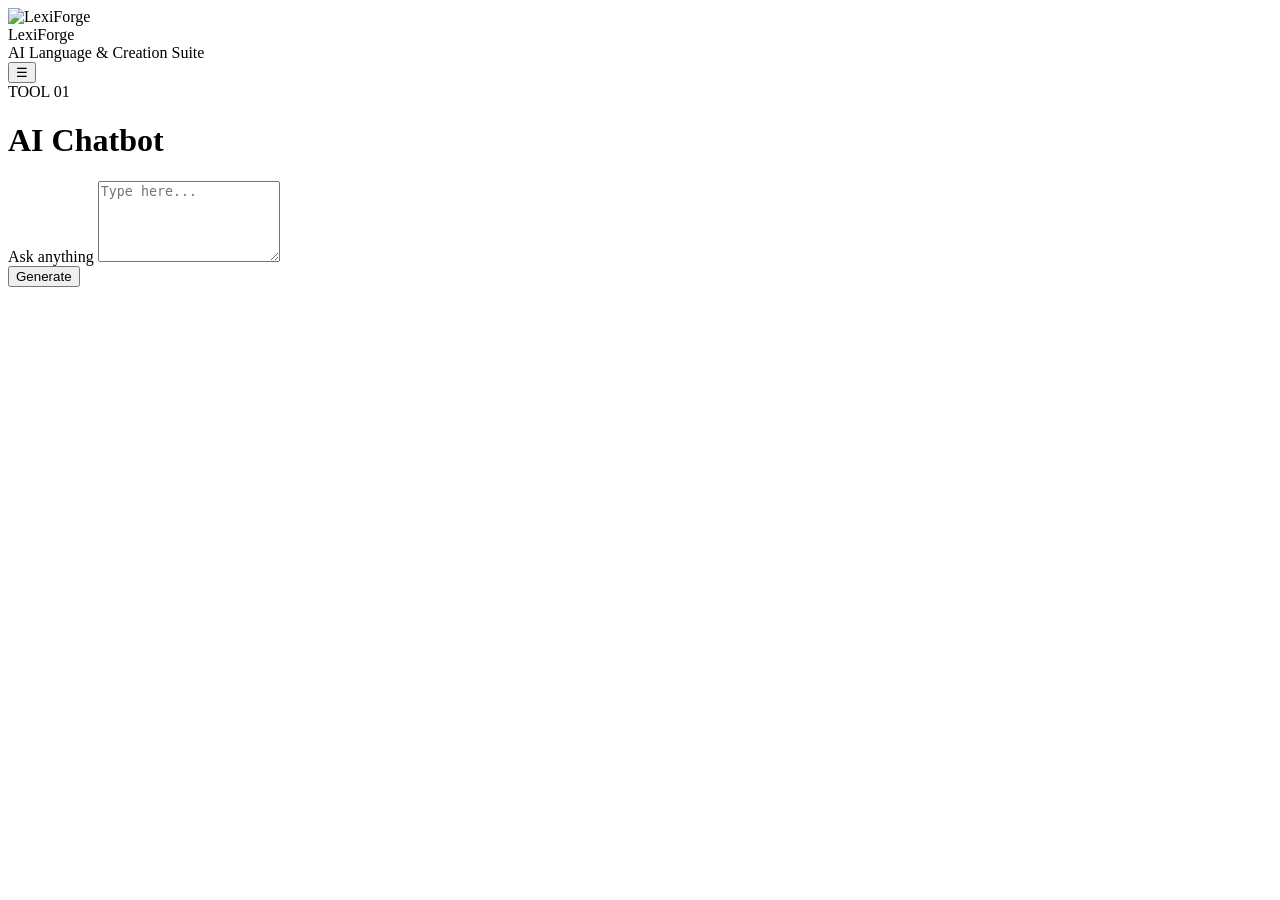
==== public/index.html @ 23e895eb "Add initial HTML structure for LexiForge" ====
<!DOCTYPE html>
<html lang="en">
<head>
<meta charset="UTF-8">
<meta name="viewport" content="width=device-width, initial-scale=1.0">
<title>LexiForge — AI Language & Creation Suite</title>
<meta name="description" content="LexiForge: chatbot, image generator, story writer, shayari generator, caption generator, email writer, resume writer and code generator — free AI tools, one workspace.">
<link rel="icon" href="logo.png" type="image/png">
<link rel="stylesheet" href="styles.css">
</head>
<body>

<div class="rack" id="rack">
  <div class="rack-head">
    <img class="brand-mark" src="logo.png" alt="LexiForge">
    <div class="wordmark">Lexi<span>Forge</span></div>
    <div class="rack-sub">AI Language &amp; Creation Suite</div>
  </div>
  <nav class="pegboard" id="pegboard"></nav>
</div>

<main class="bay">
  <header class="bay-head">
    <button class="hamburger" id="hamburger" aria-label="Open tools">☰</button>
    <div>
      <div class="bay-eyebrow" id="toolTag">TOOL 01</div>
      <h1 id="toolTitle">AI Chatbot</h1>
    </div>
  </header>

  <section class="bay-body">
    <form id="toolForm" class="tool-form">
      <label id="inputLabel" for="toolInput">Ask anything</label>
      <textarea id="toolInput" rows="5" placeholder="Type here..." required></textarea>
      <div class="form-row">
        <button type="submit" class="run-btn" id="runBtn">Generate</button>
        <span class="status" id="status"></span>
      </div>
    </form>

    <div class="output-wrap" id="outputWrap" hidden>
      <div class="output-bar">
        <span>Output</span>
        <button class="copy-btn" id="copyBtn" type="button">Copy</button>
      </div>
      <div class="output" id="output"></div>
    </div>

    <div class="chat-log" id="chatLog" hidden></div>
  </section>
</main>

<div class="scrim" id="scrim"></div>

<script src="app.js"></script>
</body>
</html>
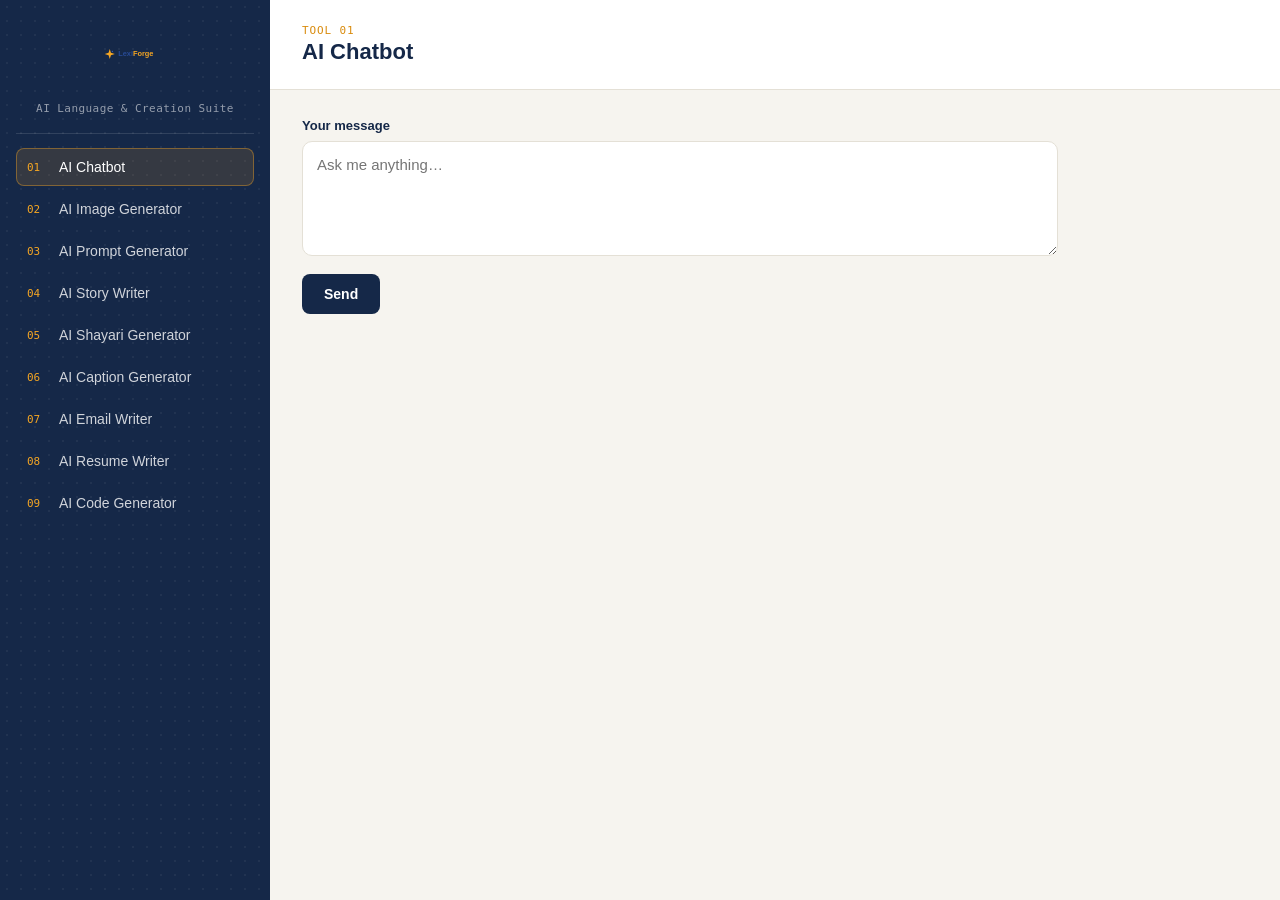
==== commit 03de3869: "Add initial HTML structure for LexiForge" ====
--- a/public/index.html
+++ b/public/index.html
@@ -5,15 +5,14 @@
 <meta name="viewport" content="width=device-width, initial-scale=1.0">
 <title>LexiForge — AI Language & Creation Suite</title>
 <meta name="description" content="LexiForge: chatbot, image generator, story writer, shayari generator, caption generator, email writer, resume writer and code generator — free AI tools, one workspace.">
-<link rel="icon" href="logo.png" type="image/png">
+<link rel="icon" href="logo.svg" type="image/svg+xml">
 <link rel="stylesheet" href="styles.css">
 </head>
 <body>
 
 <div class="rack" id="rack">
   <div class="rack-head">
-    <img class="brand-mark" src="logo.png" alt="LexiForge">
-    <div class="wordmark">Lexi<span>Forge</span></div>
+    <img class="brand-mark" src="logo.svg" alt="LexiForge">
     <div class="rack-sub">AI Language &amp; Creation Suite</div>
   </div>
   <nav class="pegboard" id="pegboard"></nav>
--- a/public/styles.css
+++ b/public/styles.css
@@ -0,0 +1,126 @@
+:root{
+  --navy:#152848;
+  --navy2:#1e3660;
+  --amber:#f5a623;
+  --amber2:#d98c0f;
+  --paper:#f6f4ef;
+  --card:#ffffff;
+  --ink:#152848;
+  --ink3:#6b7280;
+  --hair:#e4e0d6;
+  --mono:"JetBrains Mono","SFMono-Regular",Consolas,monospace;
+  --sans:"Inter","Segoe UI",sans-serif;
+  --radius:10px;
+}
+
+*{box-sizing:border-box}
+html,body{margin:0;padding:0}
+body{
+  font-family:var(--sans);
+  background:var(--paper);
+  color:var(--ink);
+  display:flex;
+  min-height:100vh;
+}
+
+.rack{
+  width:270px;
+  flex:0 0 270px;
+  background:var(--navy);
+  color:#fff;
+  position:sticky;
+  top:0;
+  height:100vh;
+  overflow-y:auto;
+  padding:22px 16px;
+  background-image:
+    radial-gradient(circle, rgba(255,255,255,0.05) 1px, transparent 1px);
+  background-size: 14px 14px;
+}
+.rack-head{padding:0 6px 18px; border-bottom:1px solid rgba(255,255,255,0.12); margin-bottom:14px; text-align:center;}
+.brand-mark{width:64px; height:64px; object-fit:contain; margin-bottom:8px;}
+.wordmark{font-family:var(--mono); font-size:22px; font-weight:700; letter-spacing:-0.02em;}
+.wordmark span{color:var(--amber)}
+.rack-sub{font-size:11px; color:rgba(255,255,255,0.55); margin-top:4px; font-family:var(--mono); letter-spacing:0.04em;}
+
+.pegboard{display:flex; flex-direction:column; gap:4px;}
+.peg{
+  display:flex; align-items:center; gap:10px;
+  padding:10px 10px;
+  border-radius:8px;
+  color:rgba(255,255,255,0.8);
+  cursor:pointer;
+  border:1px solid transparent;
+  font-size:14px;
+  text-align:left;
+  background:none;
+  width:100%;
+  font-family:var(--sans);
+}
+.peg:hover{background:rgba(255,255,255,0.06);}
+.peg.active{
+  background:rgba(245,166,35,0.14);
+  border-color:rgba(245,166,35,0.4);
+  color:#fff;
+}
+.peg-num{
+  font-family:var(--mono); font-size:11px; color:var(--amber);
+  width:22px; flex:0 0 22px;
+}
+
+.bay{flex:1; min-width:0; display:flex; flex-direction:column;}
+.bay-head{
+  display:flex; align-items:center; gap:14px;
+  padding:24px 32px;
+  border-bottom:1px solid var(--hair);
+  background:var(--card);
+}
+.bay-eyebrow{font-family:var(--mono); font-size:11px; color:var(--amber2); letter-spacing:0.08em;}
+.bay-head h1{margin:2px 0 0; font-size:22px;}
+.hamburger{display:none; background:none; border:1px solid var(--hair); border-radius:8px; font-size:18px; padding:6px 10px; cursor:pointer;}
+
+.bay-body{padding:28px 32px; max-width:820px;}
+
+.tool-form label{display:block; font-size:13px; font-weight:600; margin-bottom:8px; color:var(--ink);}
+.tool-form textarea{
+  width:100%; padding:14px; border:1px solid var(--hair); border-radius:var(--radius);
+  font-family:var(--sans); font-size:15px; resize:vertical; background:var(--card);
+}
+.tool-form textarea:focus{outline:2px solid var(--amber); outline-offset:1px; border-color:var(--amber);}
+
+.form-row{display:flex; align-items:center; gap:14px; margin-top:14px;}
+.run-btn{
+  background:var(--navy); color:#fff; border:none; padding:12px 22px;
+  border-radius:8px; font-weight:600; font-size:14px; cursor:pointer;
+}
+.run-btn:hover{background:var(--navy2);}
+.run-btn:disabled{opacity:0.55; cursor:default;}
+.status{font-size:13px; color:var(--ink3); font-family:var(--mono);}
+.status.err{color:#b3261e;}
+
+.output-wrap{margin-top:22px; border:1px solid var(--hair); border-radius:var(--radius); overflow:hidden; background:var(--card);}
+.output-bar{
+  display:flex; justify-content:space-between; align-items:center;
+  padding:8px 14px; background:#faf8f3; border-bottom:1px solid var(--hair);
+  font-size:12px; font-family:var(--mono); color:var(--ink3);
+}
+.copy-btn{background:none; border:1px solid var(--hair); border-radius:6px; padding:4px 10px; font-size:12px; cursor:pointer; font-family:var(--sans);}
+.copy-btn:hover{background:#fff;}
+.output{padding:18px; white-space:pre-wrap; line-height:1.6; font-size:15px;}
+.output img{max-width:100%; border-radius:8px; display:block;}
+
+.chat-log{margin-top:22px; display:flex; flex-direction:column; gap:12px; max-width:820px;}
+.chat-msg{padding:12px 16px; border-radius:12px; max-width:80%; line-height:1.55; font-size:15px; white-space:pre-wrap;}
+.chat-msg.user{align-self:flex-end; background:var(--navy); color:#fff; border-bottom-right-radius:3px;}
+.chat-msg.assistant{align-self:flex-start; background:var(--card); border:1px solid var(--hair); border-bottom-left-radius:3px;}
+
+.scrim{display:none; position:fixed; inset:0; background:rgba(0,0,0,0.4); z-index:15;}
+
+@media (max-width: 860px){
+  .rack{position:fixed; left:0; top:0; transform:translateX(-100%); transition:transform .2s ease; z-index:20; width:270px; box-shadow:2px 0 24px rgba(0,0,0,0.25);}
+  .rack.open{transform:translateX(0);}
+  .scrim.show{display:block;}
+  .hamburger{display:inline-block;}
+  .bay-body{padding:20px 18px;}
+  .bay-head{padding:18px;}
+}
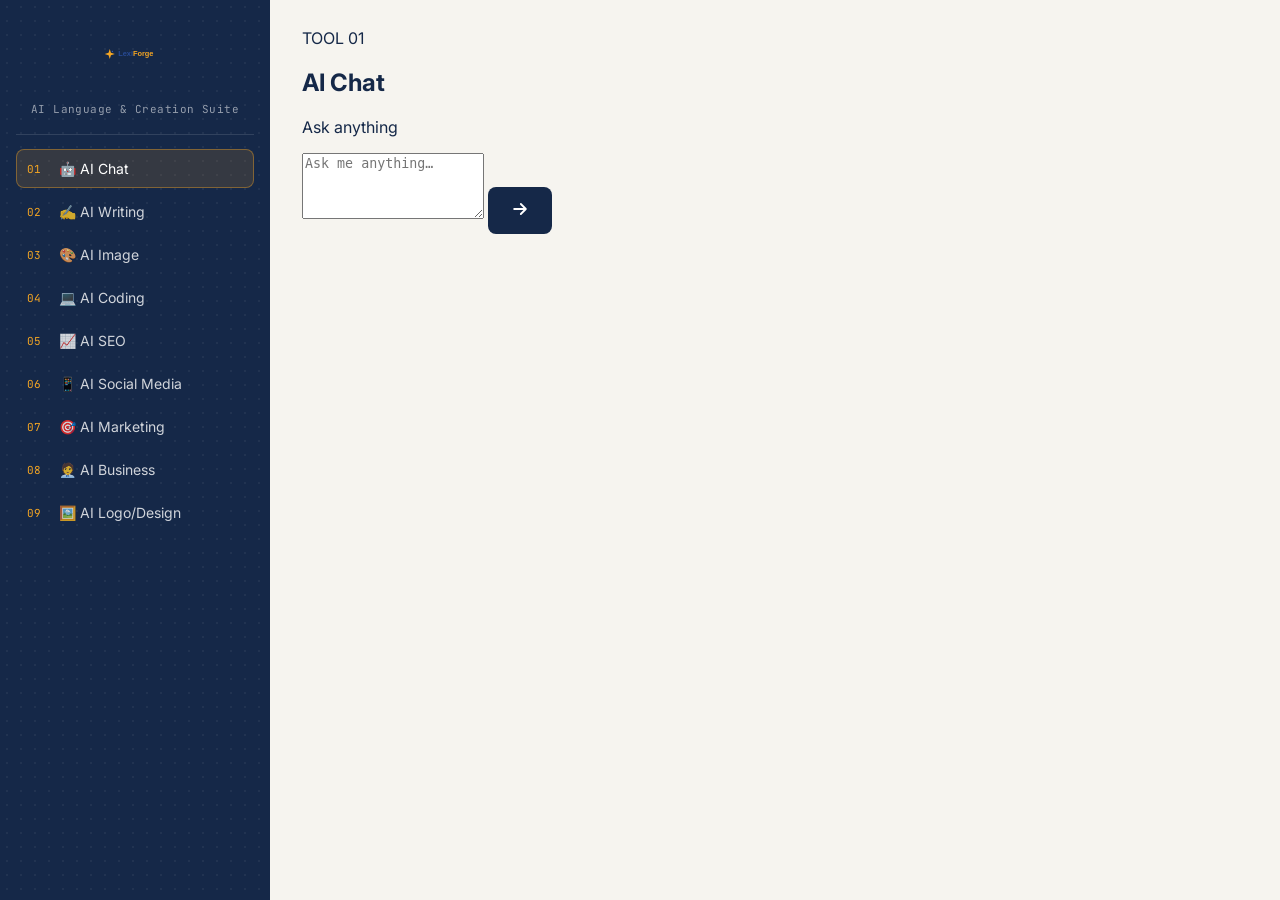
==== commit 1323aca1: "Update index.html with new meta and header structure" ====
--- a/public/index.html
+++ b/public/index.html
@@ -4,8 +4,10 @@
 <meta charset="UTF-8">
 <meta name="viewport" content="width=device-width, initial-scale=1.0">
 <title>LexiForge — AI Language & Creation Suite</title>
-<meta name="description" content="LexiForge: chatbot, image generator, story writer, shayari generator, caption generator, email writer, resume writer and code generator — free AI tools, one workspace.">
+<meta name="description" content="LexiForge: chat, writing, image, coding, SEO, social media, marketing, business and logo tools — free AI, one workspace.">
 <link rel="icon" href="logo.svg" type="image/svg+xml">
+<link rel="preconnect" href="https://fonts.googleapis.com">
+<link href="https://fonts.googleapis.com/css2?family=Fraunces:opsz,wght@9..144,500;9..144,600;9..144,700&family=Inter:wght@400;500;600;700&family=JetBrains+Mono:wght@500&display=swap" rel="stylesheet">
 <link rel="stylesheet" href="styles.css">
 </head>
 <body>
@@ -19,23 +21,24 @@
 </div>
 
 <main class="bay">
-  <header class="bay-head">
-    <button class="hamburger" id="hamburger" aria-label="Open tools">☰</button>
-    <div>
-      <div class="bay-eyebrow" id="toolTag">TOOL 01</div>
-      <h1 id="toolTitle">AI Chatbot</h1>
-    </div>
-  </header>
+  <button class="hamburger" id="hamburger" aria-label="Open tools">☰</button>
 
   <section class="bay-body">
-    <form id="toolForm" class="tool-form">
-      <label id="inputLabel" for="toolInput">Ask anything</label>
-      <textarea id="toolInput" rows="5" placeholder="Type here..." required></textarea>
-      <div class="form-row">
-        <button type="submit" class="run-btn" id="runBtn">Generate</button>
-        <span class="status" id="status"></span>
-      </div>
+    <header class="hero">
+      <div class="hero-eyebrow" id="toolTag">TOOL 01</div>
+      <h1 id="toolTitle">AI Chat</h1>
+      <p class="hero-sub" id="toolSub">Ask anything</p>
+    </header>
+
+    <form id="toolForm" class="composer">
+      <textarea id="toolInput" rows="4" placeholder="Type here..." required></textarea>
+      <button type="submit" class="run-btn" id="runBtn" aria-label="Generate">
+        <svg width="20" height="20" viewBox="0 0 24 24" fill="none"><path d="M5 12h13M13 6l6 6-6 6" stroke="currentColor" stroke-width="2.2" stroke-linecap="round" stroke-linejoin="round"/></svg>
+      </button>
     </form>
+
+    <div class="examples" id="examples"></div>
+    <div class="status" id="status"></div>
 
     <div class="output-wrap" id="outputWrap" hidden>
       <div class="output-bar">
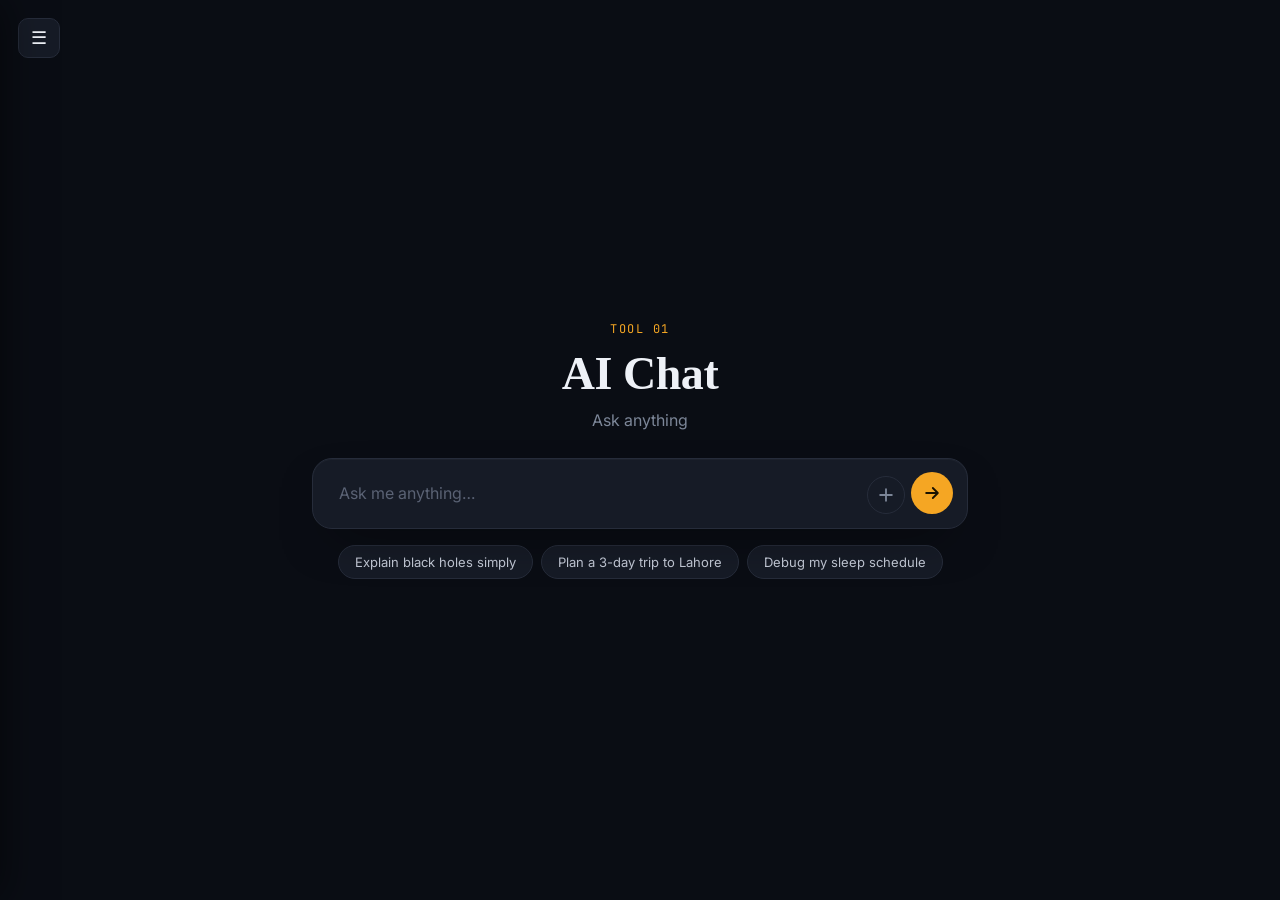
==== commit aad3af71: "Add file attachment feature to form" ====
--- a/public/index.html
+++ b/public/index.html
@@ -31,7 +31,17 @@
     </header>
 
     <form id="toolForm" class="composer">
-      <textarea id="toolInput" rows="4" placeholder="Type here..." required></textarea>
+      <div class="attach-row" id="attachRow" hidden>
+        <div class="attach-chip" id="attachChip">
+          <img id="attachThumb" src="" alt="attached image">
+          <button type="button" id="attachRemove" aria-label="Remove attachment">✕</button>
+        </div>
+      </div>
+      <textarea id="toolInput" rows="1" placeholder="Type here..." required></textarea>
+      <input type="file" id="fileInput" accept="image/*" hidden>
+      <button type="button" class="attach-btn" id="attachBtn" aria-label="Attach image">
+        <svg width="20" height="20" viewBox="0 0 24 24" fill="none"><path d="M12 5v14M5 12h14" stroke="currentColor" stroke-width="2.2" stroke-linecap="round"/></svg>
+      </button>
       <button type="submit" class="run-btn" id="runBtn" aria-label="Generate">
         <svg width="20" height="20" viewBox="0 0 24 24" fill="none"><path d="M5 12h13M13 6l6 6-6 6" stroke="currentColor" stroke-width="2.2" stroke-linecap="round" stroke-linejoin="round"/></svg>
       </button>
--- a/public/styles.css
+++ b/public/styles.css
@@ -1,54 +1,59 @@
 :root{
-  --navy:#152848;
-  --navy2:#1e3660;
+  --bg:#0a0d14;
+  --bg2:#10141d;
+  --card:#161b26;
+  --card2:#1b212f;
+  --ink:#eef1f7;
+  --ink2:#c3c9d6;
+  --ink3:#7c8698;
+  --hair:#262c3a;
   --amber:#f5a623;
-  --amber2:#d98c0f;
-  --paper:#f6f4ef;
-  --card:#ffffff;
-  --ink:#152848;
-  --ink3:#6b7280;
-  --hair:#e4e0d6;
-  --mono:"JetBrains Mono","SFMono-Regular",Consolas,monospace;
+  --amber2:#ffc966;
+  --mono:"JetBrains Mono",monospace;
   --sans:"Inter","Segoe UI",sans-serif;
-  --radius:10px;
+  --serif:"Fraunces","Georgia",serif;
+  --radius:20px;
+  --glow: 0 0 0 1px rgba(245,166,35,0.12), 0 20px 60px -20px rgba(245,166,35,0.25);
 }
 
 *{box-sizing:border-box}
 html,body{margin:0;padding:0}
 body{
   font-family:var(--sans);
-  background:var(--paper);
+  background:var(--bg);
   color:var(--ink);
   display:flex;
   min-height:100vh;
 }
 
+/* ---------- sidebar (hidden by default, opens via hamburger) ---------- */
 .rack{
   width:270px;
-  flex:0 0 270px;
-  background:var(--navy);
+  background:var(--bg2);
   color:#fff;
-  position:sticky;
+  position:fixed;
+  left:0;
   top:0;
   height:100vh;
   overflow-y:auto;
-  padding:22px 16px;
-  background-image:
-    radial-gradient(circle, rgba(255,255,255,0.05) 1px, transparent 1px);
-  background-size: 14px 14px;
+  padding:28px 18px;
+  border-right:1px solid var(--hair);
+  transform:translateX(-100%);
+  transition:transform .2s ease;
+  z-index:20;
+  box-shadow:2px 0 40px rgba(0,0,0,0.5);
 }
-.rack-head{padding:0 6px 18px; border-bottom:1px solid rgba(255,255,255,0.12); margin-bottom:14px; text-align:center;}
-.brand-mark{width:64px; height:64px; object-fit:contain; margin-bottom:8px;}
-.wordmark{font-family:var(--mono); font-size:22px; font-weight:700; letter-spacing:-0.02em;}
-.wordmark span{color:var(--amber)}
-.rack-sub{font-size:11px; color:rgba(255,255,255,0.55); margin-top:4px; font-family:var(--mono); letter-spacing:0.04em;}
+.rack.open{transform:translateX(0);}
+.rack-head{padding:0 6px 22px; border-bottom:1px solid var(--hair); margin-bottom:18px; text-align:center;}
+.brand-mark{width:auto; height:34px; object-fit:contain;}
+.rack-sub{font-size:11px; color:var(--ink3); margin-top:10px; font-family:var(--mono); letter-spacing:0.08em; text-transform:uppercase;}
 
-.pegboard{display:flex; flex-direction:column; gap:4px;}
+.pegboard{display:flex; flex-direction:column; gap:3px;}
 .peg{
-  display:flex; align-items:center; gap:10px;
-  padding:10px 10px;
-  border-radius:8px;
-  color:rgba(255,255,255,0.8);
+  display:flex; align-items:center; gap:12px;
+  padding:11px 12px;
+  border-radius:11px;
+  color:var(--ink2);
   cursor:pointer;
   border:1px solid transparent;
   font-size:14px;
@@ -56,71 +61,129 @@
   background:none;
   width:100%;
   font-family:var(--sans);
+  transition:background .15s ease, color .15s ease;
 }
-.peg:hover{background:rgba(255,255,255,0.06);}
+.peg:hover{background:var(--card); color:#fff;}
 .peg.active{
-  background:rgba(245,166,35,0.14);
-  border-color:rgba(245,166,35,0.4);
+  background:linear-gradient(180deg, rgba(245,166,35,0.16), rgba(245,166,35,0.05));
+  border-color:rgba(245,166,35,0.3);
   color:#fff;
 }
 .peg-num{
   font-family:var(--mono); font-size:11px; color:var(--amber);
-  width:22px; flex:0 0 22px;
+  width:20px; flex:0 0 20px;
 }
 
-.bay{flex:1; min-width:0; display:flex; flex-direction:column;}
-.bay-head{
-  display:flex; align-items:center; gap:14px;
-  padding:24px 32px;
-  border-bottom:1px solid var(--hair);
+/* ---------- main ---------- */
+.bay{flex:1; min-width:0; display:flex; justify-content:center;}
+.hamburger{
+  display:flex; position:fixed; top:18px; left:18px; z-index:12;
+  background:var(--card); border:1px solid var(--hair); color:var(--ink);
+  border-radius:10px; font-size:18px; padding:8px 12px; cursor:pointer;
+}
+
+.bay-body{
+  width:100%; max-width:720px; padding:88px 32px 32px;
+  min-height:100vh; display:flex; flex-direction:column; justify-content:center;
+}
+
+.hero{margin-bottom:28px; text-align:center;}
+.hero-eyebrow{font-family:var(--mono); font-size:12px; color:var(--amber); letter-spacing:0.12em; margin-bottom:12px;}
+.hero h1{
+  font-family:var(--serif); font-weight:600; font-size:46px; line-height:1.08;
+  margin:0 0 12px; color:var(--ink); letter-spacing:-0.01em;
+}
+.hero-sub{margin:0; font-size:16px; color:var(--ink3);}
+
+/* ---------- floating composer ---------- */
+.composer{
+  position:relative;
   background:var(--card);
+  border:1px solid var(--hair);
+  border-radius:var(--radius);
+  padding:6px;
+  box-shadow: 0 1px 0 rgba(255,255,255,0.03) inset, 0 20px 50px -22px rgba(0,0,0,0.6);
+  transition:box-shadow .2s ease, border-color .2s ease;
 }
-.bay-eyebrow{font-family:var(--mono); font-size:11px; color:var(--amber2); letter-spacing:0.08em;}
-.bay-head h1{margin:2px 0 0; font-size:22px;}
-.hamburger{display:none; background:none; border:1px solid var(--hair); border-radius:8px; font-size:18px; padding:6px 10px; cursor:pointer;}
+.composer:focus-within{
+  border-color:rgba(245,166,35,0.45);
+  box-shadow:var(--glow);
+}
+.composer textarea{
+  width:100%; border:none; outline:none; resize:none; overflow-y:hidden;
+  font-family:var(--sans); font-size:16px; line-height:1.55; color:var(--ink);
+  background:transparent; padding:16px 108px 16px 20px; min-height:56px; max-height:220px;
+  display:block;
+}
+.composer textarea::placeholder{color:#5a6274;}
 
-.bay-body{padding:28px 32px; max-width:820px;}
+.attach-row{padding:10px 14px 0;}
+.attach-chip{position:relative; display:inline-block; width:64px; height:64px; border-radius:12px; overflow:hidden; border:1px solid var(--hair);}
+.attach-chip img{width:100%; height:100%; object-fit:cover; display:block;}
+.attach-chip button{
+  position:absolute; top:3px; right:3px; width:20px; height:20px; border-radius:50%;
+  background:rgba(10,13,20,0.75); color:#fff; border:none; font-size:11px; cursor:pointer;
+  display:flex; align-items:center; justify-content:center;
+}
 
-.tool-form label{display:block; font-size:13px; font-weight:600; margin-bottom:8px; color:var(--ink);}
-.tool-form textarea{
-  width:100%; padding:14px; border:1px solid var(--hair); border-radius:var(--radius);
-  font-family:var(--sans); font-size:15px; resize:vertical; background:var(--card);
+.attach-btn{
+  position:absolute; right:62px; bottom:14px;
+  width:38px; height:38px; border-radius:50%;
+  background:transparent; color:var(--ink3); border:1px solid var(--hair);
+  display:flex; align-items:center; justify-content:center;
+  cursor:pointer; transition:border-color .15s ease, color .15s ease;
 }
-.tool-form textarea:focus{outline:2px solid var(--amber); outline-offset:1px; border-color:var(--amber);}
+.attach-btn:hover{border-color:var(--amber); color:var(--amber);}
+.attach-btn[hidden]{display:none;}
 
-.form-row{display:flex; align-items:center; gap:14px; margin-top:14px;}
 .run-btn{
-  background:var(--navy); color:#fff; border:none; padding:12px 22px;
-  border-radius:8px; font-weight:600; font-size:14px; cursor:pointer;
+  position:absolute; right:14px; bottom:14px;
+  width:42px; height:42px; border-radius:50%;
+  background:var(--amber); color:#1a1200; border:none;
+  display:flex; align-items:center; justify-content:center;
+  cursor:pointer; transition:background .15s ease, transform .1s ease;
 }
-.run-btn:hover{background:var(--navy2);}
-.run-btn:disabled{opacity:0.55; cursor:default;}
-.status{font-size:13px; color:var(--ink3); font-family:var(--mono);}
-.status.err{color:#b3261e;}
+.run-btn:hover{background:var(--amber2); transform:scale(1.04);}
+.run-btn:active{transform:scale(0.96);}
+.run-btn:disabled{opacity:0.4; cursor:default; transform:none;}
 
-.output-wrap{margin-top:22px; border:1px solid var(--hair); border-radius:var(--radius); overflow:hidden; background:var(--card);}
+/* ---------- example pills ---------- */
+.examples{display:flex; flex-wrap:wrap; gap:8px; margin-top:16px; justify-content:center;}
+.example-pill{
+  background:var(--card); border:1px solid var(--hair); color:var(--ink2);
+  border-radius:999px; padding:8px 16px; font-size:13px; cursor:pointer;
+  font-family:var(--sans); transition:border-color .15s ease, color .15s ease;
+}
+.example-pill:hover{border-color:var(--amber); color:var(--ink);}
+
+.status{font-size:13px; color:var(--ink3); font-family:var(--mono); margin-top:14px; min-height:18px; text-align:center;}
+.status.err{color:#ff8a7a;}
+
+/* ---------- output ---------- */
+.output-wrap{margin-top:24px; border:1px solid var(--hair); border-radius:var(--radius); overflow:hidden; background:var(--card);}
 .output-bar{
   display:flex; justify-content:space-between; align-items:center;
-  padding:8px 14px; background:#faf8f3; border-bottom:1px solid var(--hair);
-  font-size:12px; font-family:var(--mono); color:var(--ink3);
+  padding:12px 20px; background:var(--card2); border-bottom:1px solid var(--hair);
+  font-size:12px; font-family:var(--mono); color:var(--ink3); letter-spacing:0.04em; text-transform:uppercase;
 }
-.copy-btn{background:none; border:1px solid var(--hair); border-radius:6px; padding:4px 10px; font-size:12px; cursor:pointer; font-family:var(--sans);}
-.copy-btn:hover{background:#fff;}
-.output{padding:18px; white-space:pre-wrap; line-height:1.6; font-size:15px;}
-.output img{max-width:100%; border-radius:8px; display:block;}
+.copy-btn{background:var(--bg2); border:1px solid var(--hair); border-radius:8px; padding:5px 12px; font-size:12px; cursor:pointer; font-family:var(--sans); color:var(--ink2);}
+.copy-btn:hover{border-color:var(--amber); color:var(--ink);}
+.output{padding:24px; white-space:pre-wrap; line-height:1.7; font-size:15.5px; color:var(--ink2);}
+.output img{max-width:100%; border-radius:14px; display:block;}
 
-.chat-log{margin-top:22px; display:flex; flex-direction:column; gap:12px; max-width:820px;}
-.chat-msg{padding:12px 16px; border-radius:12px; max-width:80%; line-height:1.55; font-size:15px; white-space:pre-wrap;}
-.chat-msg.user{align-self:flex-end; background:var(--navy); color:#fff; border-bottom-right-radius:3px;}
-.chat-msg.assistant{align-self:flex-start; background:var(--card); border:1px solid var(--hair); border-bottom-left-radius:3px;}
+/* ---------- chatbot ---------- */
+.chat-log{margin-top:24px; display:flex; flex-direction:column; gap:14px; max-width:100%;}
+.chat-msg{padding:14px 18px; border-radius:16px; max-width:82%; line-height:1.6; font-size:15.5px; white-space:pre-wrap;}
+.chat-msg.user{align-self:flex-end; background:var(--amber); color:#1a1200; border-bottom-right-radius:4px;}
+.chat-msg.assistant{align-self:flex-start; background:var(--card); border:1px solid var(--hair); color:var(--ink2); border-bottom-left-radius:4px;}
+.chat-img{max-width:100%; max-height:220px; border-radius:12px; display:block; margin-bottom:8px;}
 
-.scrim{display:none; position:fixed; inset:0; background:rgba(0,0,0,0.4); z-index:15;}
+.scrim{display:none; position:fixed; inset:0; background:rgba(0,0,0,0.6); z-index:15;}
+.scrim.show{display:block;}
 
 @media (max-width: 860px){
-  .rack{position:fixed; left:0; top:0; transform:translateX(-100%); transition:transform .2s ease; z-index:20; width:270px; box-shadow:2px 0 24px rgba(0,0,0,0.25);}
-  .rack.open{transform:translateX(0);}
-  .scrim.show{display:block;}
-  .hamburger{display:inline-block;}
-  .bay-body{padding:20px 18px;}
-  .bay-head{padding:18px;}
+  .bay-body{padding:88px 20px 40px; min-height:auto; justify-content:flex-start;}
+  .hero h1{font-size:32px;}
+  .composer textarea{padding:16px 100px 16px 16px; min-height:56px;}
+  .attach-btn{right:56px;}
 }
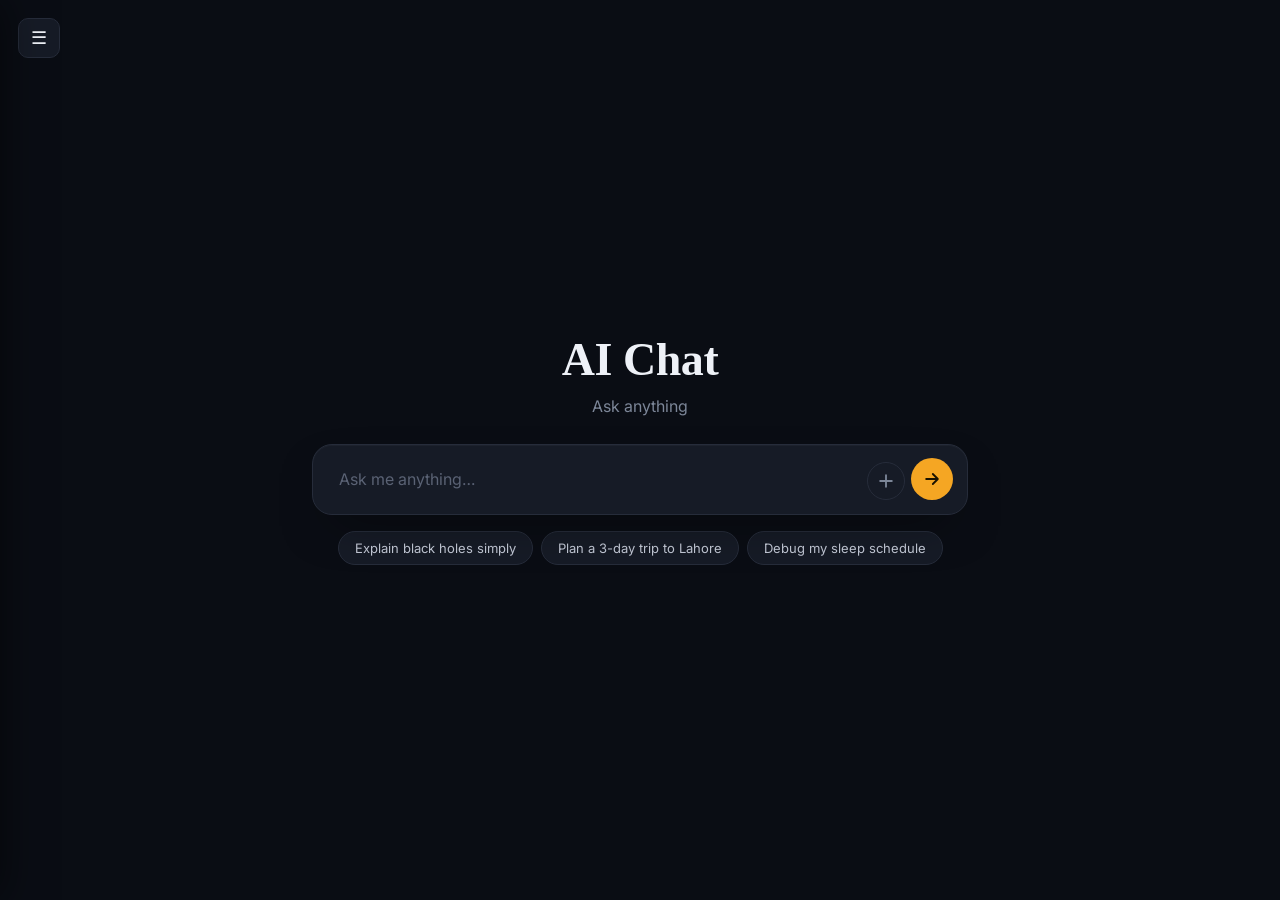
==== commit 3bdd7a1f: "Remove hero eyebrow and fix HTML closing tag" ====
--- a/public/index.html
+++ b/public/index.html
@@ -25,7 +25,6 @@
 
   <section class="bay-body">
     <header class="hero">
-      <div class="hero-eyebrow" id="toolTag">TOOL 01</div>
       <h1 id="toolTitle">AI Chat</h1>
       <p class="hero-sub" id="toolSub">Ask anything</p>
     </header>
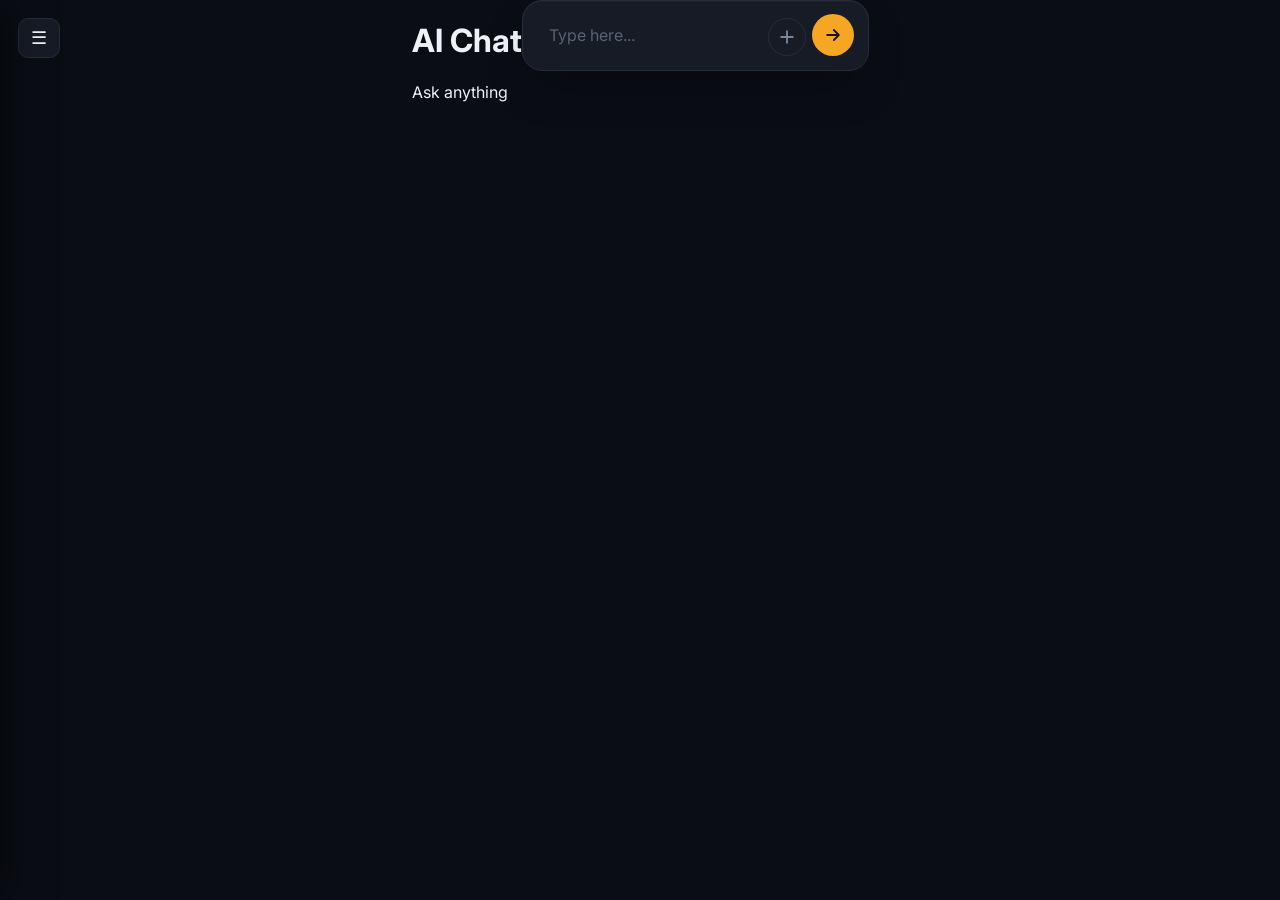
==== commit fbdaae2c: "Refactor layout: replace hero with topbar Replaced the hero section with a topbar and adjusted layou" ====
--- a/public/index.html
+++ b/public/index.html
@@ -23,12 +23,17 @@
 <main class="bay">
   <button class="hamburger" id="hamburger" aria-label="Open tools">☰</button>
 
-  <section class="bay-body">
-    <header class="hero">
-      <h1 id="toolTitle">AI Chat</h1>
-      <p class="hero-sub" id="toolSub">Ask anything</p>
-    </header>
+  <header class="topbar">
+    <h1 id="toolTitle">AI Chat</h1>
+    <p class="topbar-sub" id="toolSub">Ask anything</p>
+  </header>
 
+  <div class="log-scroll" id="logScroll">
+    <div class="examples" id="examples"></div>
+    <div class="chat-log" id="chatLog"></div>
+  </div>
+
+  <div class="composer-dock">
     <form id="toolForm" class="composer">
       <div class="attach-row" id="attachRow" hidden>
         <div class="attach-chip" id="attachChip">
@@ -45,20 +50,8 @@
         <svg width="20" height="20" viewBox="0 0 24 24" fill="none"><path d="M5 12h13M13 6l6 6-6 6" stroke="currentColor" stroke-width="2.2" stroke-linecap="round" stroke-linejoin="round"/></svg>
       </button>
     </form>
-
-    <div class="examples" id="examples"></div>
     <div class="status" id="status"></div>
-
-    <div class="output-wrap" id="outputWrap" hidden>
-      <div class="output-bar">
-        <span>Output</span>
-        <button class="copy-btn" id="copyBtn" type="button">Copy</button>
-      </div>
-      <div class="output" id="output"></div>
-    </div>
-
-    <div class="chat-log" id="chatLog" hidden></div>
-  </section>
+  </div>
 </main>
 
 <div class="scrim" id="scrim"></div>
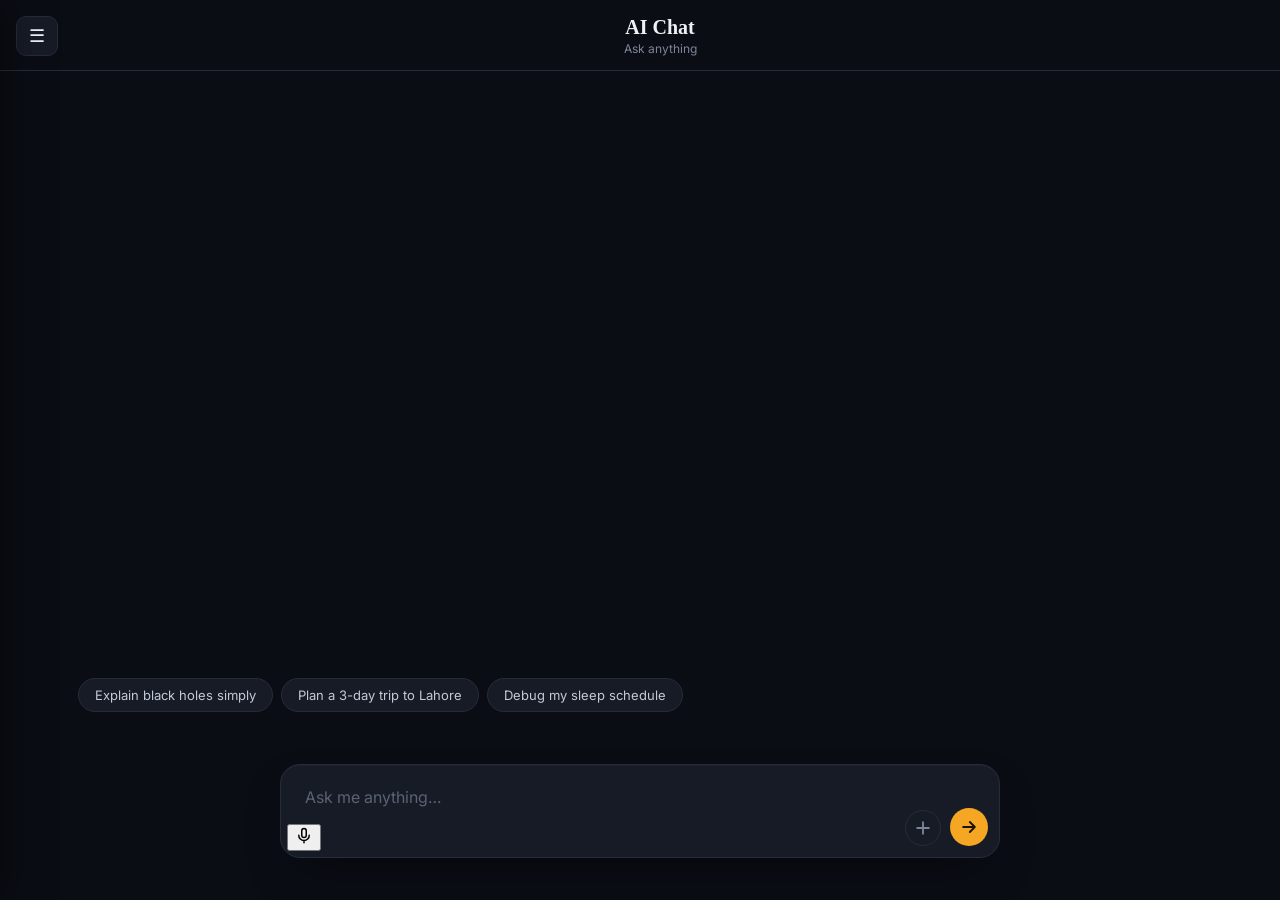
==== commit 8a9094af: "Add voice input button to index.html" ====
--- a/public/index.html
+++ b/public/index.html
@@ -46,6 +46,9 @@
       <button type="button" class="attach-btn" id="attachBtn" aria-label="Attach image">
         <svg width="20" height="20" viewBox="0 0 24 24" fill="none"><path d="M12 5v14M5 12h14" stroke="currentColor" stroke-width="2.2" stroke-linecap="round"/></svg>
       </button>
+      <button type="button" class="mic-btn" id="micBtn" aria-label="Voice input">
+        <svg width="18" height="18" viewBox="0 0 24 24" fill="none"><rect x="9" y="2" width="6" height="12" rx="3" stroke="currentColor" stroke-width="2"/><path d="M5 11a7 7 0 0 0 14 0M12 18v3" stroke="currentColor" stroke-width="2" stroke-linecap="round"/></svg>
+      </button>
       <button type="submit" class="run-btn" id="runBtn" aria-label="Generate">
         <svg width="20" height="20" viewBox="0 0 24 24" fill="none"><path d="M5 12h13M13 6l6 6-6 6" stroke="currentColor" stroke-width="2.2" stroke-linecap="round" stroke-linejoin="round"/></svg>
       </button>
--- a/public/styles.css
+++ b/public/styles.css
@@ -17,13 +17,14 @@
 }
 
 *{box-sizing:border-box}
-html,body{margin:0;padding:0}
+html,body{margin:0;padding:0; height:100%;}
 body{
   font-family:var(--sans);
   background:var(--bg);
   color:var(--ink);
   display:flex;
-  min-height:100vh;
+  height:100vh;
+  overflow:hidden;
 }
 
 /* ---------- sidebar (hidden by default, opens via hamburger) ---------- */
@@ -74,30 +75,47 @@
   width:20px; flex:0 0 20px;
 }
 
-/* ---------- main ---------- */
-.bay{flex:1; min-width:0; display:flex; justify-content:center;}
+/* ---------- main: top bar / scroll log / bottom composer ---------- */
+.bay{
+  flex:1; min-width:0;
+  display:flex; flex-direction:column;
+  height:100vh; overflow:hidden;
+}
 .hamburger{
-  display:flex; position:fixed; top:18px; left:18px; z-index:12;
+  position:fixed; top:16px; left:16px; z-index:12;
   background:var(--card); border:1px solid var(--hair); color:var(--ink);
   border-radius:10px; font-size:18px; padding:8px 12px; cursor:pointer;
 }
 
-.bay-body{
-  width:100%; max-width:720px; padding:88px 32px 32px;
-  min-height:100vh; display:flex; flex-direction:column; justify-content:center;
-}
-
-.hero{margin-bottom:28px; text-align:center;}
-.hero-eyebrow{font-family:var(--mono); font-size:12px; color:var(--amber); letter-spacing:0.12em; margin-bottom:12px;}
-.hero h1{
-  font-family:var(--serif); font-weight:600; font-size:46px; line-height:1.08;
-  margin:0 0 12px; color:var(--ink); letter-spacing:-0.01em;
-}
-.hero-sub{margin:0; font-size:16px; color:var(--ink3);}
+.topbar{
+  flex:0 0 auto; text-align:center;
+  padding:16px 20px 14px 60px;
+  border-bottom:1px solid var(--hair);
+  background:var(--bg);
+}
+.topbar h1{
+  font-family:var(--serif); font-weight:600; font-size:20px; margin:0;
+  color:var(--ink);
+}
+.topbar-sub{margin:2px 0 0; font-size:12px; color:var(--ink3);}
+
+.log-scroll{
+  flex:1; overflow-y:auto;
+  padding:24px 20px 12px;
+  display:flex; flex-direction:column;
+}
+.log-scroll > *{width:100%; max-width:720px; margin-left:auto; margin-right:auto;}
+
+.composer-dock{
+  flex:0 0 auto;
+  padding:12px 20px 18px;
+  background:linear-gradient(180deg, transparent, var(--bg) 40%);
+}
 
 /* ---------- floating composer ---------- */
 .composer{
   position:relative;
+  max-width:720px; margin:0 auto;
   background:var(--card);
   border:1px solid var(--hair);
   border-radius:var(--radius);
@@ -112,23 +130,23 @@
 .composer textarea{
   width:100%; border:none; outline:none; resize:none; overflow-y:hidden;
   font-family:var(--sans); font-size:16px; line-height:1.55; color:var(--ink);
-  background:transparent; padding:16px 108px 16px 20px; min-height:56px; max-height:220px;
+  background:transparent; padding:14px 100px 14px 18px; min-height:50px; max-height:180px;
   display:block;
 }
 .composer textarea::placeholder{color:#5a6274;}
 
-.attach-row{padding:10px 14px 0;}
-.attach-chip{position:relative; display:inline-block; width:64px; height:64px; border-radius:12px; overflow:hidden; border:1px solid var(--hair);}
+.attach-row{padding:8px 12px 0; max-width:720px; margin:0 auto;}
+.attach-chip{position:relative; display:inline-block; width:56px; height:56px; border-radius:12px; overflow:hidden; border:1px solid var(--hair);}
 .attach-chip img{width:100%; height:100%; object-fit:cover; display:block;}
 .attach-chip button{
-  position:absolute; top:3px; right:3px; width:20px; height:20px; border-radius:50%;
-  background:rgba(10,13,20,0.75); color:#fff; border:none; font-size:11px; cursor:pointer;
+  position:absolute; top:3px; right:3px; width:18px; height:18px; border-radius:50%;
+  background:rgba(10,13,20,0.75); color:#fff; border:none; font-size:10px; cursor:pointer;
   display:flex; align-items:center; justify-content:center;
 }
 
 .attach-btn{
-  position:absolute; right:62px; bottom:14px;
-  width:38px; height:38px; border-radius:50%;
+  position:absolute; right:58px; bottom:11px;
+  width:36px; height:36px; border-radius:50%;
   background:transparent; color:var(--ink3); border:1px solid var(--hair);
   display:flex; align-items:center; justify-content:center;
   cursor:pointer; transition:border-color .15s ease, color .15s ease;
@@ -137,8 +155,8 @@
 .attach-btn[hidden]{display:none;}
 
 .run-btn{
-  position:absolute; right:14px; bottom:14px;
-  width:42px; height:42px; border-radius:50%;
+  position:absolute; right:11px; bottom:11px;
+  width:38px; height:38px; border-radius:50%;
   background:var(--amber); color:#1a1200; border:none;
   display:flex; align-items:center; justify-content:center;
   cursor:pointer; transition:background .15s ease, transform .1s ease;
@@ -147,8 +165,9 @@
 .run-btn:active{transform:scale(0.96);}
 .run-btn:disabled{opacity:0.4; cursor:default; transform:none;}
 
-/* ---------- example pills ---------- */
-.examples{display:flex; flex-wrap:wrap; gap:8px; margin-top:16px; justify-content:center;}
+/* ---------- example pills (shown only when log is empty) ---------- */
+.examples{display:flex; flex-wrap:wrap; gap:8px; margin:auto 0 20px; justify-content:center;}
+.examples:empty{display:none;}
 .example-pill{
   background:var(--card); border:1px solid var(--hair); color:var(--ink2);
   border-radius:999px; padding:8px 16px; font-size:13px; cursor:pointer;
@@ -156,34 +175,34 @@
 }
 .example-pill:hover{border-color:var(--amber); color:var(--ink);}
 
-.status{font-size:13px; color:var(--ink3); font-family:var(--mono); margin-top:14px; min-height:18px; text-align:center;}
+.status{font-size:12px; color:var(--ink3); font-family:var(--mono); margin-top:8px; min-height:16px; text-align:center; max-width:720px; margin-left:auto; margin-right:auto;}
 .status.err{color:#ff8a7a;}
 
-/* ---------- output ---------- */
-.output-wrap{margin-top:24px; border:1px solid var(--hair); border-radius:var(--radius); overflow:hidden; background:var(--card);}
-.output-bar{
-  display:flex; justify-content:space-between; align-items:center;
-  padding:12px 20px; background:var(--card2); border-bottom:1px solid var(--hair);
-  font-size:12px; font-family:var(--mono); color:var(--ink3); letter-spacing:0.04em; text-transform:uppercase;
-}
-.copy-btn{background:var(--bg2); border:1px solid var(--hair); border-radius:8px; padding:5px 12px; font-size:12px; cursor:pointer; font-family:var(--sans); color:var(--ink2);}
-.copy-btn:hover{border-color:var(--amber); color:var(--ink);}
-.output{padding:24px; white-space:pre-wrap; line-height:1.7; font-size:15.5px; color:var(--ink2);}
-.output img{max-width:100%; border-radius:14px; display:block;}
-
-/* ---------- chatbot ---------- */
-.chat-log{margin-top:24px; display:flex; flex-direction:column; gap:14px; max-width:100%;}
+/* ---------- chat log (used by every tool now) ---------- */
+.chat-log{display:flex; flex-direction:column; gap:14px; padding-bottom:8px;}
 .chat-msg{padding:14px 18px; border-radius:16px; max-width:82%; line-height:1.6; font-size:15.5px; white-space:pre-wrap;}
 .chat-msg.user{align-self:flex-end; background:var(--amber); color:#1a1200; border-bottom-right-radius:4px;}
 .chat-msg.assistant{align-self:flex-start; background:var(--card); border:1px solid var(--hair); color:var(--ink2); border-bottom-left-radius:4px;}
-.chat-img{max-width:100%; max-height:220px; border-radius:12px; display:block; margin-bottom:8px;}
+.chat-msg.error{align-self:flex-start; background:rgba(255,138,122,0.1); border:1px solid rgba(255,138,122,0.35); color:#ff8a7a; border-bottom-left-radius:4px;}
+.chat-img{max-width:100%; max-height:320px; border-radius:12px; display:block;}
+.chat-msg .copy-msg-btn{
+  margin-top:8px; background:none; border:1px solid var(--hair); border-radius:6px;
+  padding:3px 10px; font-size:11px; color:var(--ink3); cursor:pointer; font-family:var(--sans);
+}
+.chat-msg .copy-msg-btn:hover{border-color:var(--amber); color:var(--ink);}
+
+.typing-dots{display:inline-flex; gap:4px; padding:4px 0;}
+.typing-dots span{width:6px; height:6px; border-radius:50%; background:var(--ink3); animation:blink 1.2s infinite ease-in-out;}
+.typing-dots span:nth-child(2){animation-delay:.2s;}
+.typing-dots span:nth-child(3){animation-delay:.4s;}
+@keyframes blink{0%,80%,100%{opacity:.25;} 40%{opacity:1;}}
 
 .scrim{display:none; position:fixed; inset:0; background:rgba(0,0,0,0.6); z-index:15;}
 .scrim.show{display:block;}
 
 @media (max-width: 860px){
-  .bay-body{padding:88px 20px 40px; min-height:auto; justify-content:flex-start;}
-  .hero h1{font-size:32px;}
-  .composer textarea{padding:16px 100px 16px 16px; min-height:56px;}
-  .attach-btn{right:56px;}
-}
+  .topbar{padding:14px 16px 12px 56px;}
+  .topbar h1{font-size:18px;}
+  .composer textarea{padding:14px 92px 14px 14px;}
+  .attach-btn{right:52px;}
+}
